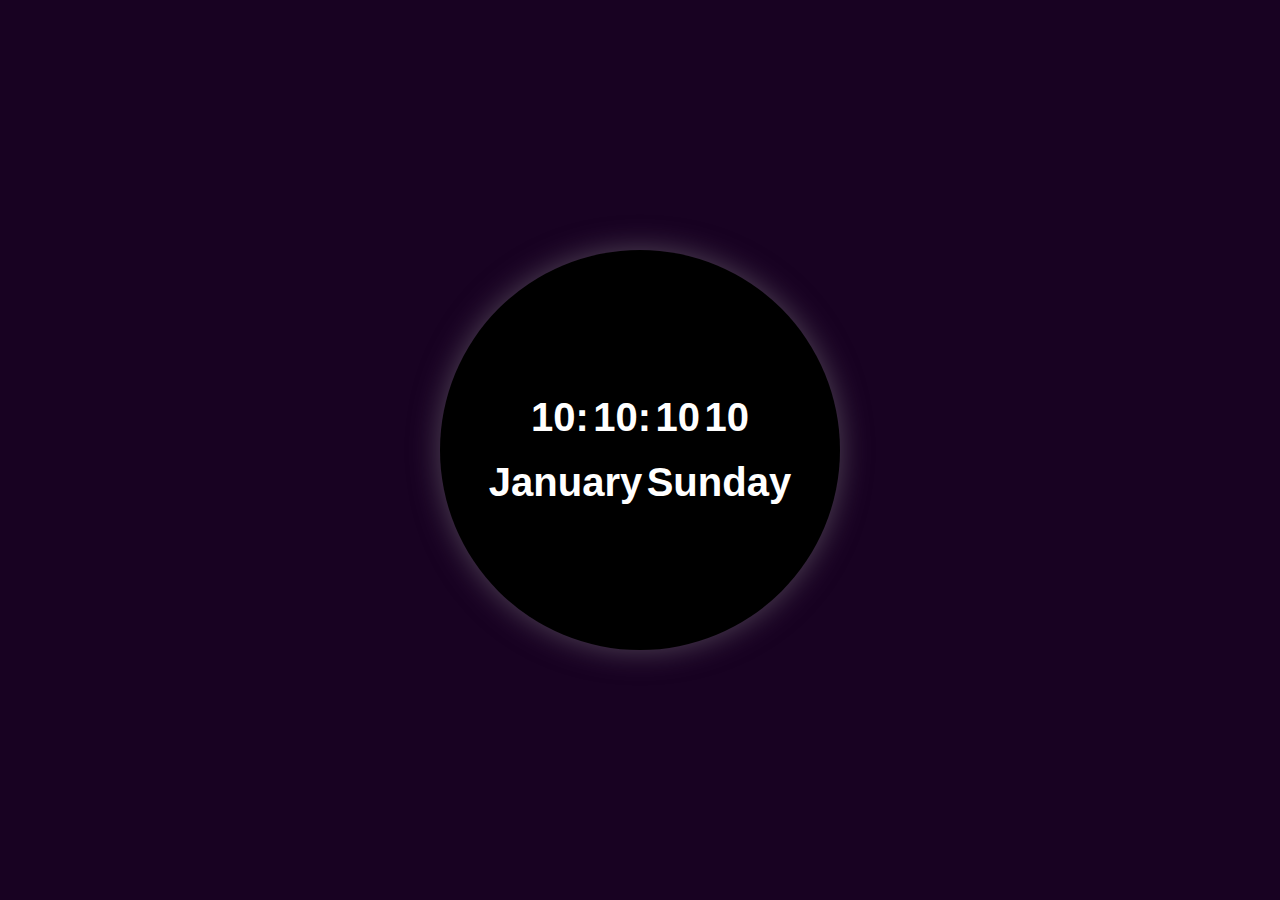
==== digital clock project/index.html @ dd52d4f0 "start digital clock project" ====
<!DOCTYPE html>
<html lang="en">
    <head>
        <meta charset="UTF-8" />
        <meta name="viewport" content="width=device-width, initial-scale=1.0" />
        <link rel="stylesheet" href="style.css" />
        <title>Digital Clock Project</title>
    </head>
    <body>
        <div class="my-clock">
            <div class="my-time">
                <span class="hour">10:</span>
                <span class="min">10:</span>
                <span class="sec">10</span>
                <span class="zone">10</span>
            </div>
            <div class="my-day">
                <span class="month">January</span>
                <span class="day">Sunday</span>
            </div>
        </div>
        <script src="index.js"></script>
    </body>
</html>
---- digital clock project/style.css ----
*{
    margin: 0;
    padding: 0;
    box-sizing: border-box;
    font-family: Arial, Helvetica, sans-serif;
}
body{
    display: flex;
    align-items: center;
    justify-content: center;
    height: 100vh;
    background-color: rgb(24, 2, 34);
}
.my-clock{
    background-color: black;
    width: 400px;
    height: 400px;
    padding: 30px;
    -webkit-box-shadow: 0px 0px 30px 0px rgba(140,138,140,0.5);
    -moz-box-shadow: 0px 0px 30px 0px rgba(140,138,140,0.5);
    box-shadow: 0px 0px 30px 0px rgba(140,138,140,0.5);
    border-radius: 50%;
    color: #fff;
    display: flex;
    align-items: center;
    justify-content: center;
    flex-direction: column;
    gap: 20px;
}
span{
    font-size: 40px;
    font-weight: 700;
}
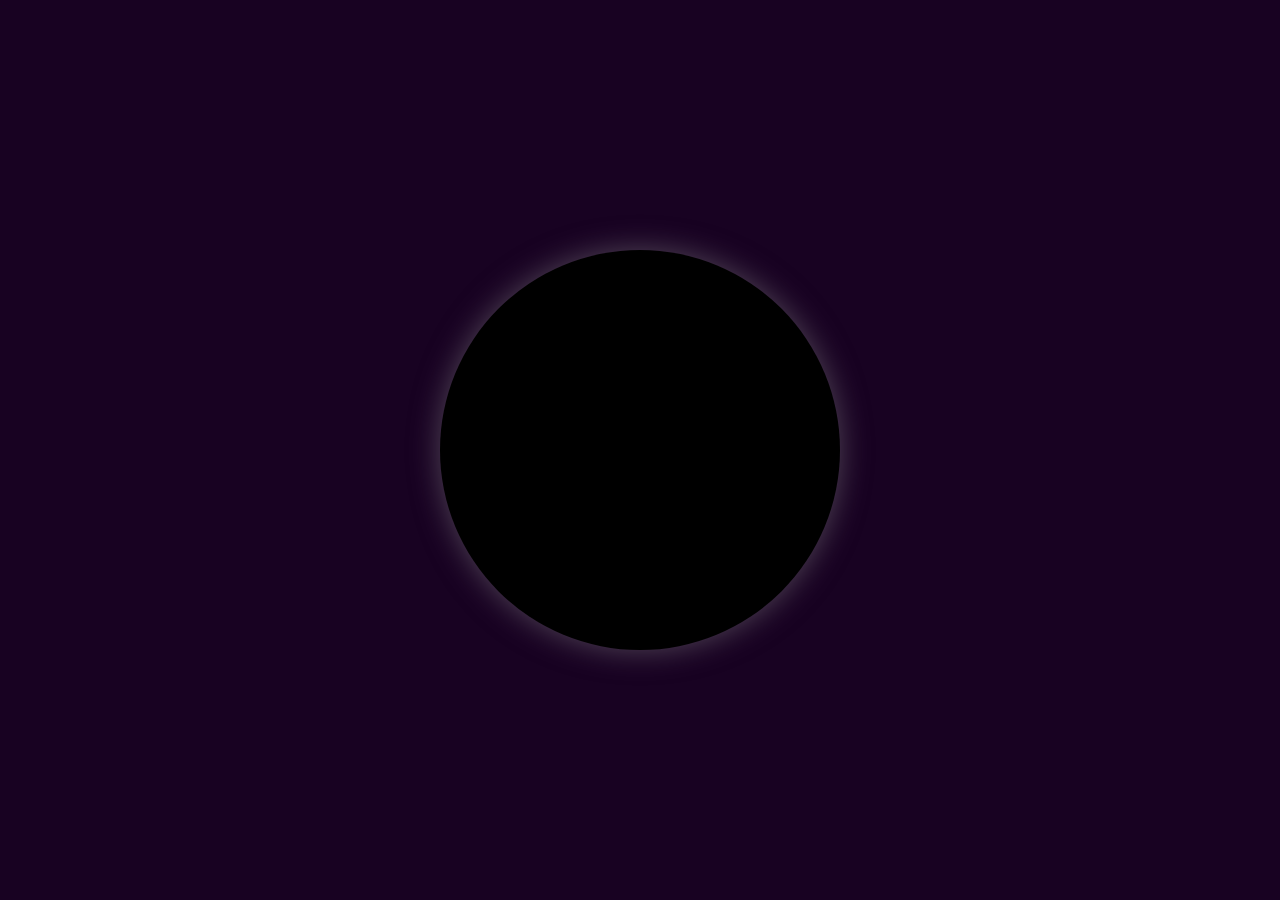
==== commit a544bba8: "form validation ,digital clock ,scroll event listener practice" ====
--- a/digital clock project/index.html
+++ b/digital clock project/index.html
@@ -8,16 +8,12 @@
     </head>
     <body>
         <div class="my-clock">
-            <div class="my-time">
-                <span class="hour">10:</span>
-                <span class="min">10:</span>
-                <span class="sec">10</span>
-                <span class="zone">10</span>
+            <div>
+                <span class="hour"></span>
+                <span class="m"></span>
             </div>
-            <div class="my-day">
-                <span class="month">January</span>
-                <span class="day">Sunday</span>
-            </div>
+            <span class="date"></span>
+            <span class="year"></span>
         </div>
         <script src="index.js"></script>
     </body>
--- a/digital clock project/style.css
+++ b/digital clock project/style.css
@@ -1,8 +1,9 @@
+@import url('https://fonts.googleapis.com/css2?family=Oswald:wght@700&display=swap');
 *{
     margin: 0;
     padding: 0;
     box-sizing: border-box;
-    font-family: Arial, Helvetica, sans-serif;
+    font-family: 'Oswald', sans-serif;
 }
 body{
     display: flex;
@@ -28,6 +29,6 @@
     gap: 20px;
 }
 span{
-    font-size: 40px;
+    font-size: 35px;
     font-weight: 700;
 }